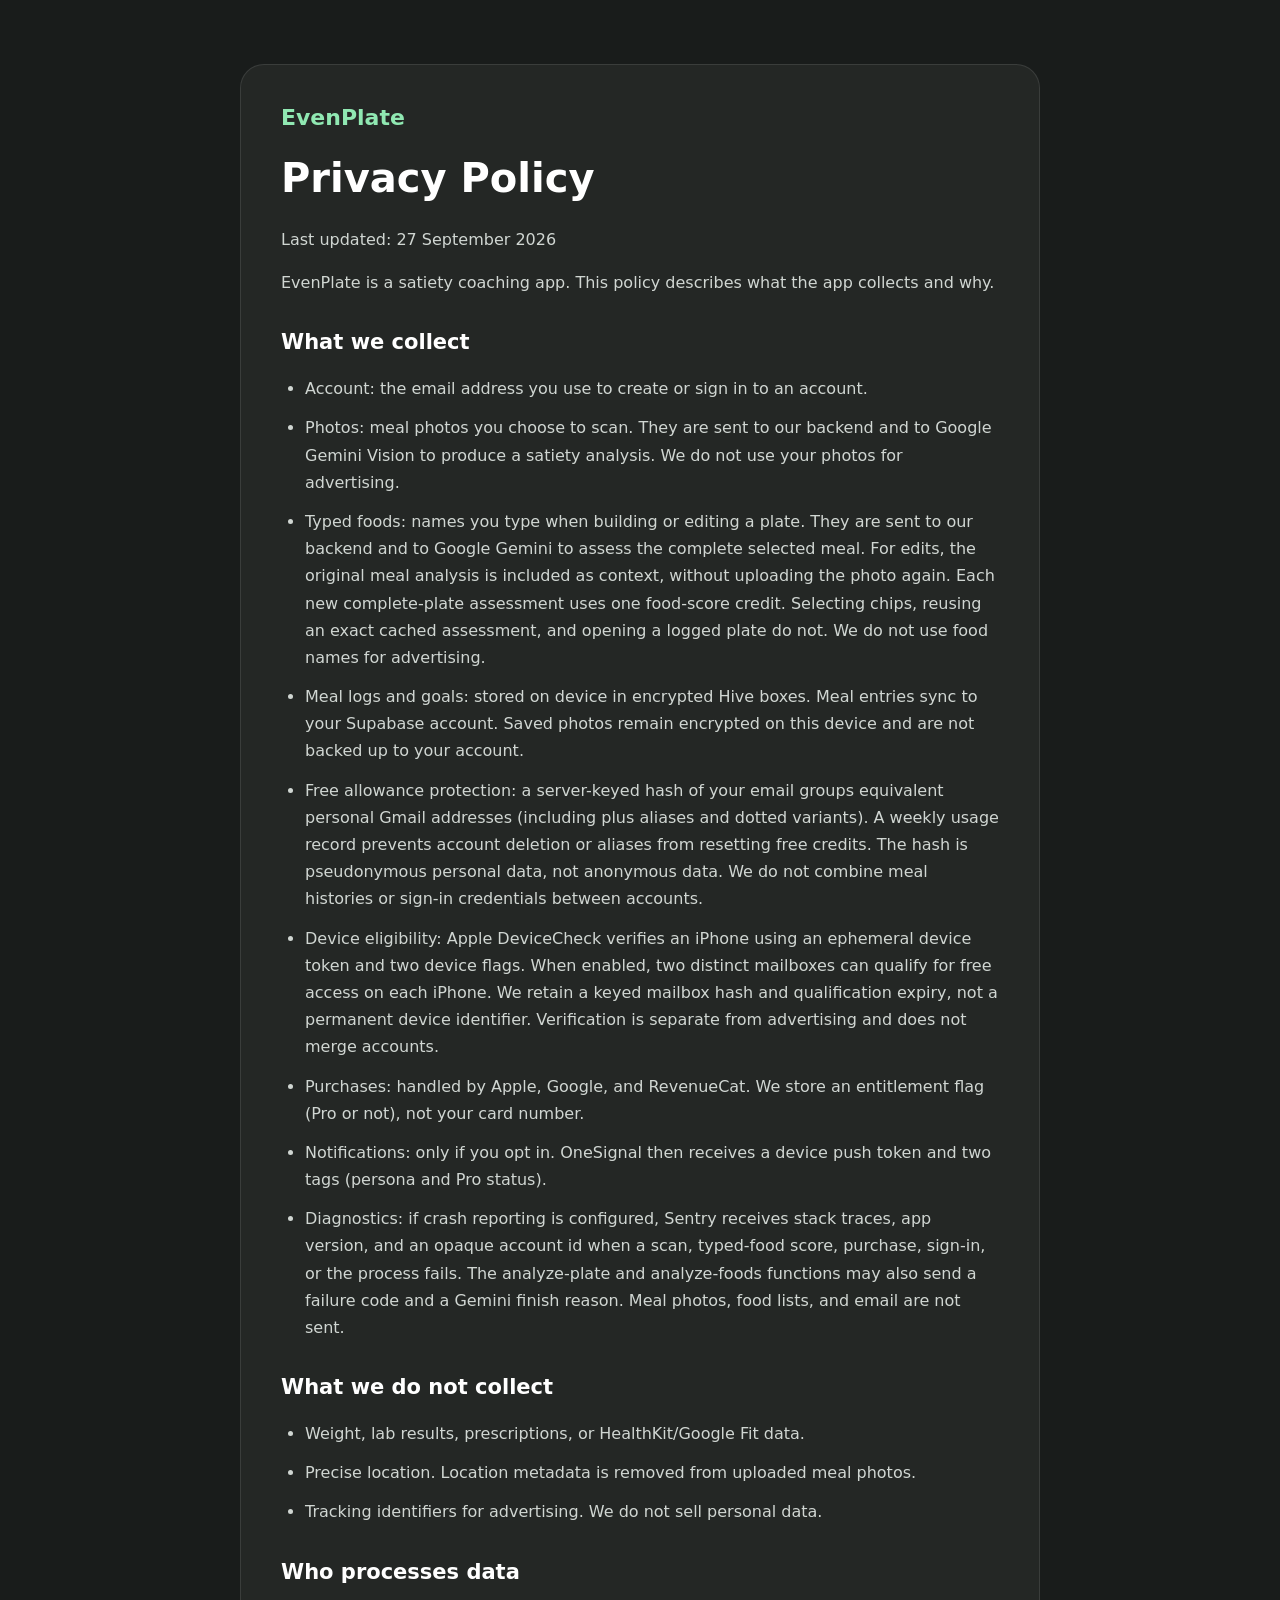
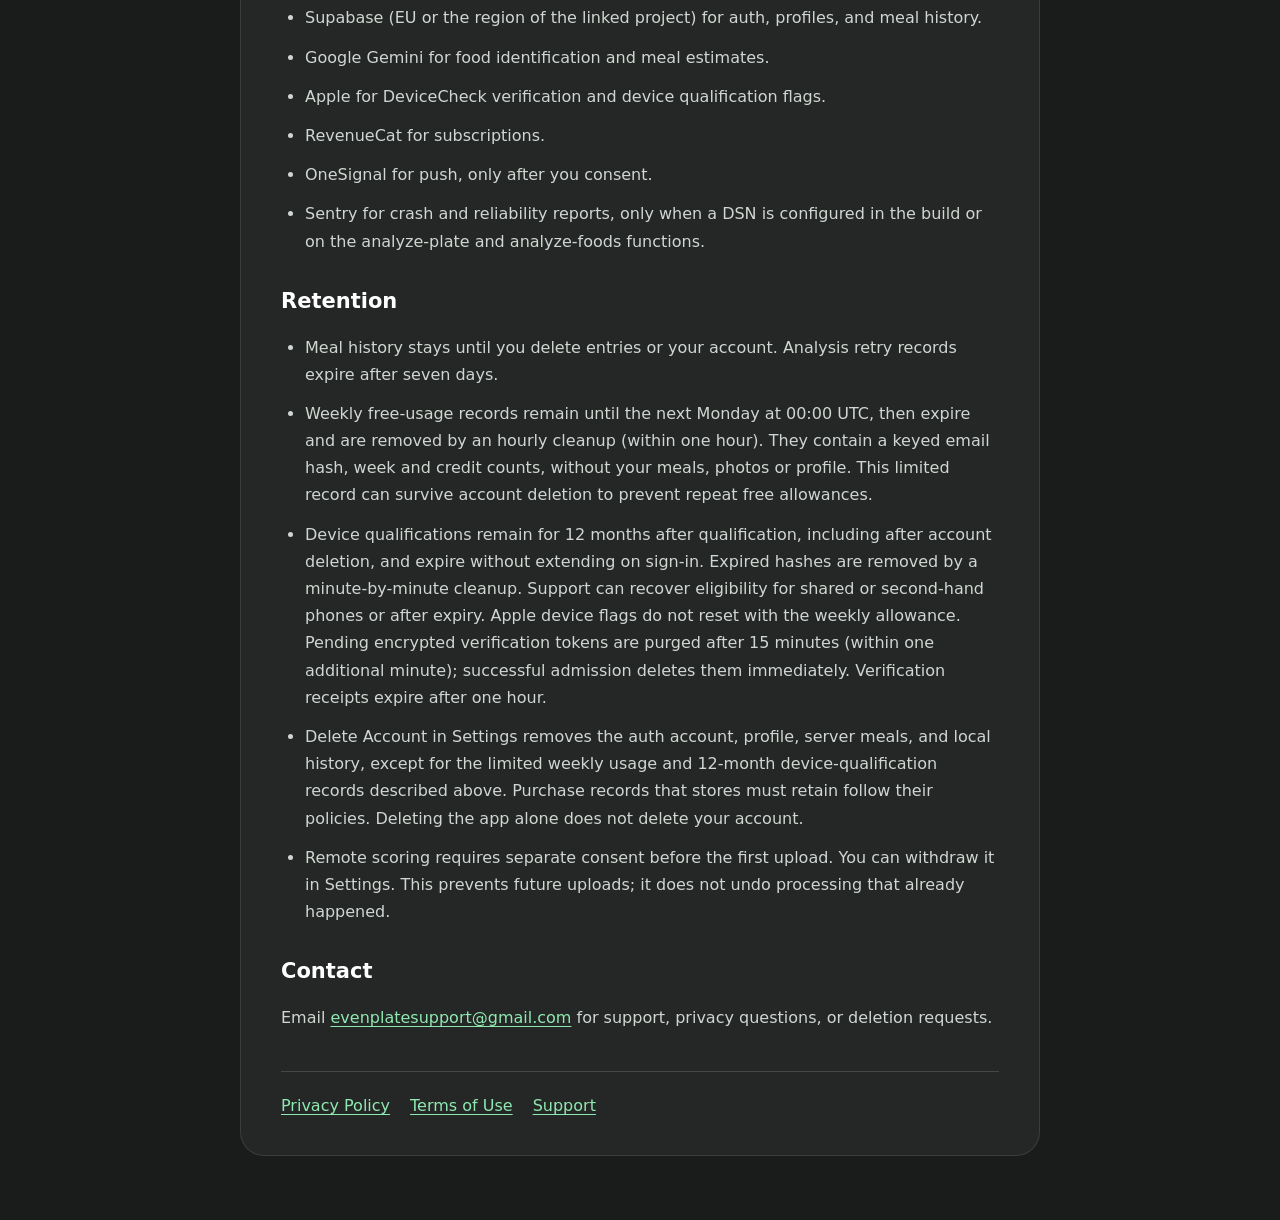
==== privacy/index.html @ fedadb5f "Add public privacy terms and support pages" ====
<!doctype html>
<html lang="en">
<head>
<meta charset="utf-8">
<meta name="viewport" content="width=device-width, initial-scale=1">
<meta name="description" content="EvenPlate privacy policy and contact information.">
<title>Privacy Policy | EvenPlate</title>
<link rel="canonical" href="https://evenplateapp.xyz/privacy/">
<link rel="stylesheet" href="/legal.css">
</head>
<body>
<main>
<a class="brand" href="/">EvenPlate</a>
<h1>Privacy Policy</h1>
<p>Last updated: 27 September 2026</p>
<p>EvenPlate is a satiety coaching app. This policy describes what the app collects and why.</p>
<h2>What we collect</h2>
<ul><li>Account: the email address you use to create or sign in to an account.</li><li>Photos: meal photos you choose to scan. They are sent to our backend and to Google Gemini Vision to produce a satiety analysis. We do not use your photos for advertising.</li><li>Typed foods: names you type when building or editing a plate. They are sent to our backend and to Google Gemini to assess the complete selected meal. For edits, the original meal analysis is included as context, without uploading the photo again. Each new complete-plate assessment uses one food-score credit. Selecting chips, reusing an exact cached assessment, and opening a logged plate do not. We do not use food names for advertising.</li><li>Meal logs and goals: stored on device in encrypted Hive boxes. Meal entries sync to your Supabase account. Saved photos remain encrypted on this device and are not backed up to your account.</li><li>Free allowance protection: a server-keyed hash of your email groups equivalent personal Gmail addresses (including plus aliases and dotted variants). A weekly usage record prevents account deletion or aliases from resetting free credits. The hash is pseudonymous personal data, not anonymous data. We do not combine meal histories or sign-in credentials between accounts.</li><li>Device eligibility: Apple DeviceCheck verifies an iPhone using an ephemeral device token and two device flags. When enabled, two distinct mailboxes can qualify for free access on each iPhone. We retain a keyed mailbox hash and qualification expiry, not a permanent device identifier. Verification is separate from advertising and does not merge accounts.</li><li>Purchases: handled by Apple, Google, and RevenueCat. We store an entitlement flag (Pro or not), not your card number.</li><li>Notifications: only if you opt in. OneSignal then receives a device push token and two tags (persona and Pro status).</li><li>Diagnostics: if crash reporting is configured, Sentry receives stack traces, app version, and an opaque account id when a scan, typed-food score, purchase, sign-in, or the process fails. The analyze-plate and analyze-foods functions may also send a failure code and a Gemini finish reason. Meal photos, food lists, and email are not sent.</li></ul>
<h2>What we do not collect</h2>
<ul><li>Weight, lab results, prescriptions, or HealthKit/Google Fit data.</li><li>Precise location. Location metadata is removed from uploaded meal photos.</li><li>Tracking identifiers for advertising. We do not sell personal data.</li></ul>
<h2>Who processes data</h2>
<ul><li>Supabase (EU or the region of the linked project) for auth, profiles, and meal history.</li><li>Google Gemini for food identification and meal estimates.</li><li>Apple for DeviceCheck verification and device qualification flags.</li><li>RevenueCat for subscriptions.</li><li>OneSignal for push, only after you consent.</li><li>Sentry for crash and reliability reports, only when a DSN is configured in the build or on the analyze-plate and analyze-foods functions.</li></ul>
<h2>Retention</h2>
<ul><li>Meal history stays until you delete entries or your account. Analysis retry records expire after seven days.</li><li>Weekly free-usage records remain until the next Monday at 00:00 UTC, then expire and are removed by an hourly cleanup (within one hour). They contain a keyed email hash, week and credit counts, without your meals, photos or profile. This limited record can survive account deletion to prevent repeat free allowances.</li><li>Device qualifications remain for 12 months after qualification, including after account deletion, and expire without extending on sign-in. Expired hashes are removed by a minute-by-minute cleanup. Support can recover eligibility for shared or second-hand phones or after expiry. Apple device flags do not reset with the weekly allowance. Pending encrypted verification tokens are purged after 15 minutes (within one additional minute); successful admission deletes them immediately. Verification receipts expire after one hour.</li><li>Delete Account in Settings removes the auth account, profile, server meals, and local history, except for the limited weekly usage and 12-month device-qualification records described above. Purchase records that stores must retain follow their policies. Deleting the app alone does not delete your account.</li><li>Remote scoring requires separate consent before the first upload. You can withdraw it in Settings. This prevents future uploads; it does not undo processing that already happened.</li></ul>
<h2>Contact</h2>
<p>Email <a href="mailto:evenplatesupport@gmail.com">evenplatesupport@gmail.com</a> for support, privacy questions, or deletion requests.</p>
<nav aria-label="Website"><a href="/privacy/">Privacy Policy</a><a href="/terms/">Terms of Use</a><a href="/support/">Support</a></nav>
</main>
</body>
</html>
---- legal.css ----
:root {
  font-family: system-ui, -apple-system, BlinkMacSystemFont, "Segoe UI", sans-serif;
  color: #ffffff;
  background: #191c1b;
  color-scheme: dark;
}
* { box-sizing: border-box; }
body { margin: 0; padding: 24px; }
main { max-width: 800px; margin: 40px auto; padding: 40px; background: #242725; border: 1px solid #ffffff1a; border-radius: 24px; }
a { color: #90e8b2; text-underline-offset: 3px; overflow-wrap: anywhere; }
a:hover { color: #ffffff; }
.brand { font-size: 22px; font-weight: 750; text-decoration: none; }
h1 { font-size: clamp(28px, 5vw, 40px); line-height: 1.2; margin: 24px 0; }
h2 { font-size: 21px; line-height: 1.4; margin-top: 32px; }
p, li { color: #d0d6d2; line-height: 1.7; }
li { margin-bottom: 12px; }
ul { padding-left: 24px; }
nav { display: flex; flex-wrap: wrap; gap: 20px; margin-top: 40px; padding-top: 24px; border-top: 1px solid #ffffff26; }
:focus-visible { outline: 3px solid #73d197; outline-offset: 4px; }
@media (max-width: 520px) {
  body { padding: 12px; }
  main { margin: 12px auto; padding: 24px; }
}
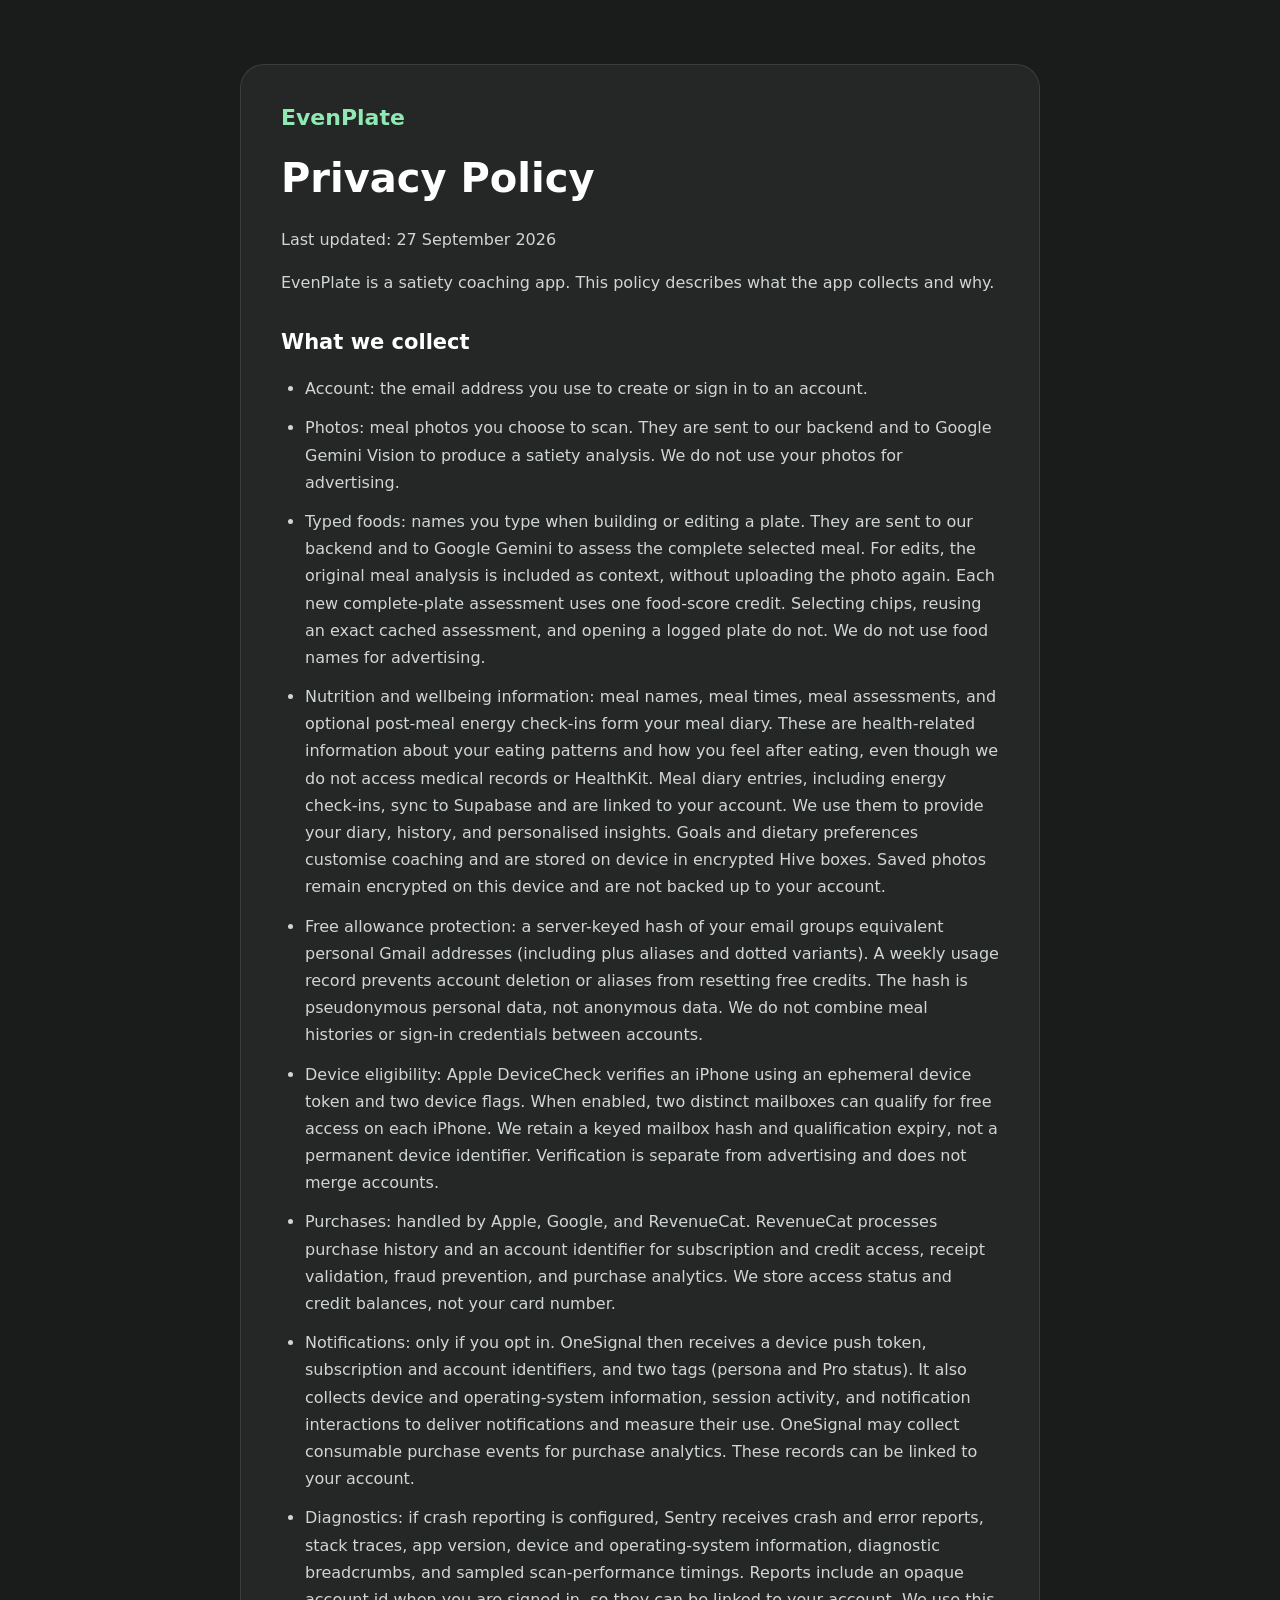
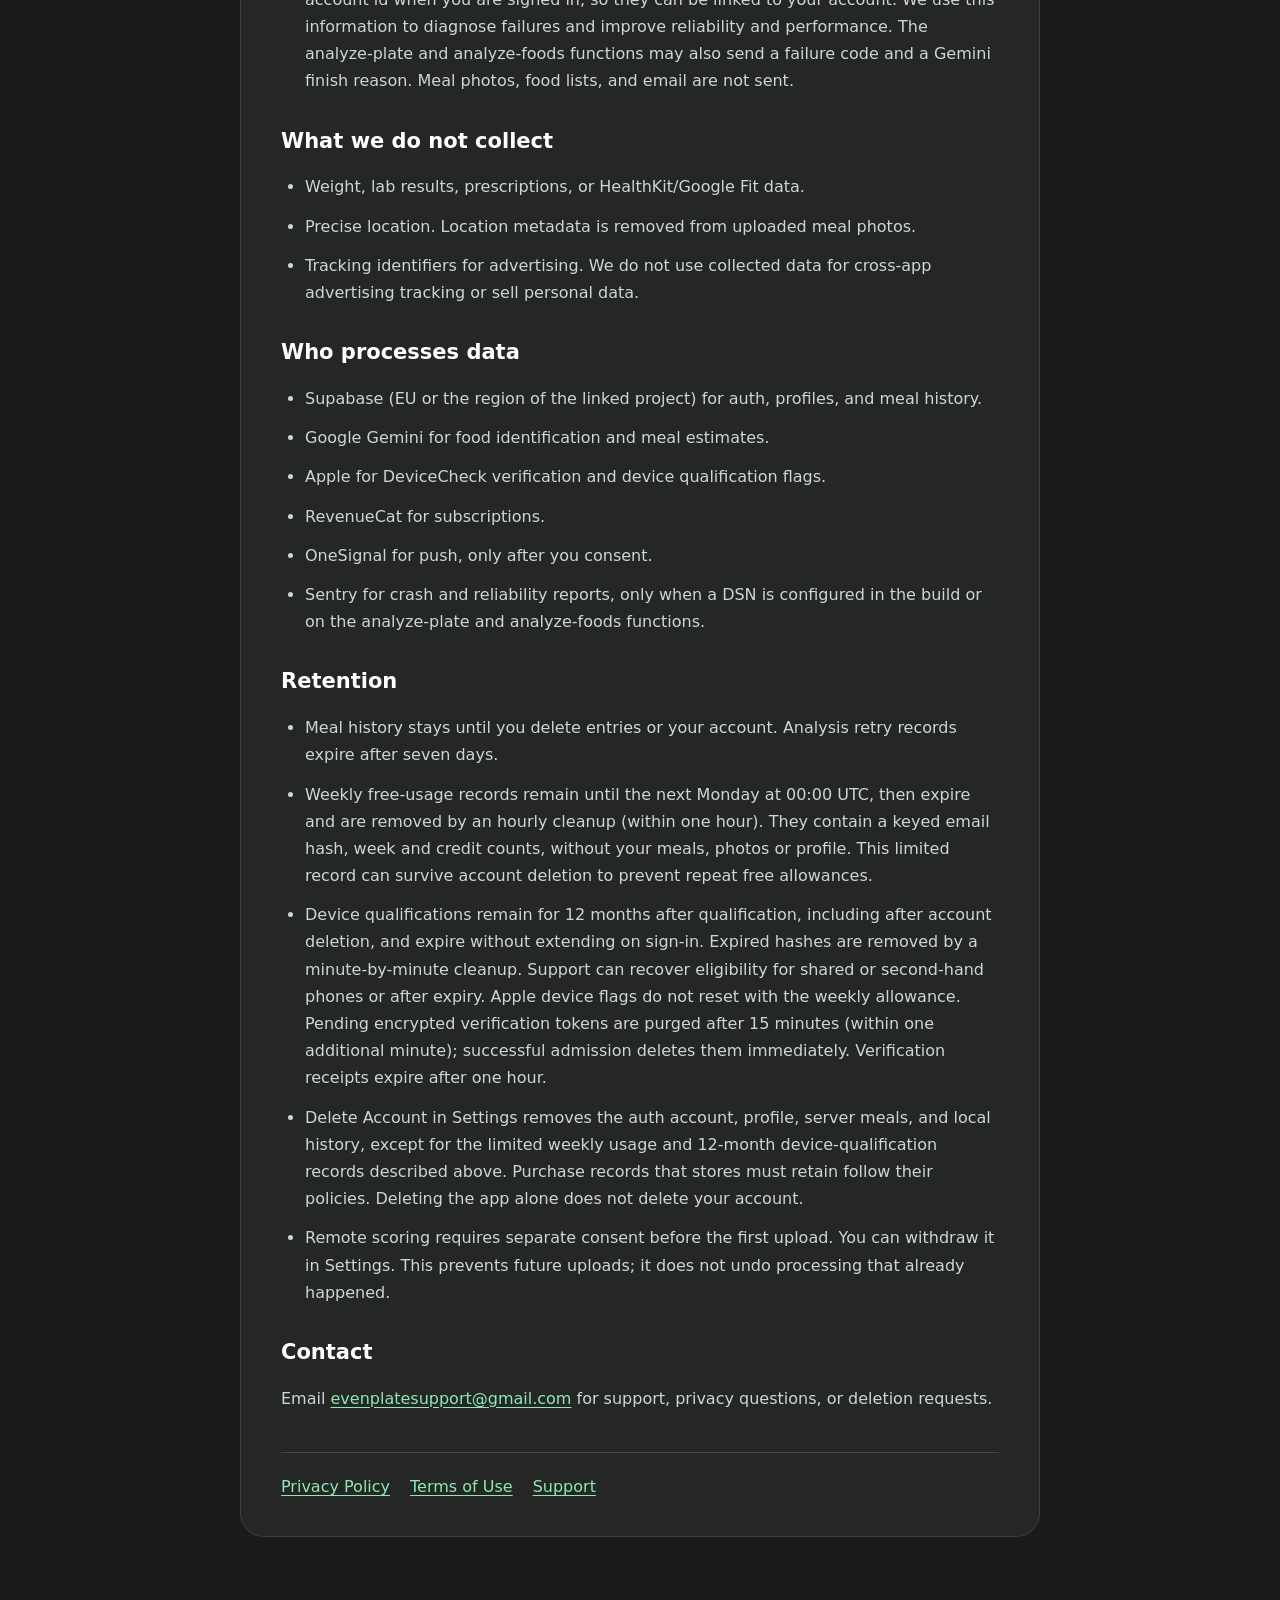
==== commit 6d2ab8ad: "Clarify nutrition wellbeing and SDK privacy disclosures" ====
--- a/privacy/index.html
+++ b/privacy/index.html
@@ -15,9 +15,9 @@
 <p>Last updated: 27 September 2026</p>
 <p>EvenPlate is a satiety coaching app. This policy describes what the app collects and why.</p>
 <h2>What we collect</h2>
-<ul><li>Account: the email address you use to create or sign in to an account.</li><li>Photos: meal photos you choose to scan. They are sent to our backend and to Google Gemini Vision to produce a satiety analysis. We do not use your photos for advertising.</li><li>Typed foods: names you type when building or editing a plate. They are sent to our backend and to Google Gemini to assess the complete selected meal. For edits, the original meal analysis is included as context, without uploading the photo again. Each new complete-plate assessment uses one food-score credit. Selecting chips, reusing an exact cached assessment, and opening a logged plate do not. We do not use food names for advertising.</li><li>Meal logs and goals: stored on device in encrypted Hive boxes. Meal entries sync to your Supabase account. Saved photos remain encrypted on this device and are not backed up to your account.</li><li>Free allowance protection: a server-keyed hash of your email groups equivalent personal Gmail addresses (including plus aliases and dotted variants). A weekly usage record prevents account deletion or aliases from resetting free credits. The hash is pseudonymous personal data, not anonymous data. We do not combine meal histories or sign-in credentials between accounts.</li><li>Device eligibility: Apple DeviceCheck verifies an iPhone using an ephemeral device token and two device flags. When enabled, two distinct mailboxes can qualify for free access on each iPhone. We retain a keyed mailbox hash and qualification expiry, not a permanent device identifier. Verification is separate from advertising and does not merge accounts.</li><li>Purchases: handled by Apple, Google, and RevenueCat. We store an entitlement flag (Pro or not), not your card number.</li><li>Notifications: only if you opt in. OneSignal then receives a device push token and two tags (persona and Pro status).</li><li>Diagnostics: if crash reporting is configured, Sentry receives stack traces, app version, and an opaque account id when a scan, typed-food score, purchase, sign-in, or the process fails. The analyze-plate and analyze-foods functions may also send a failure code and a Gemini finish reason. Meal photos, food lists, and email are not sent.</li></ul>
+<ul><li>Account: the email address you use to create or sign in to an account.</li><li>Photos: meal photos you choose to scan. They are sent to our backend and to Google Gemini Vision to produce a satiety analysis. We do not use your photos for advertising.</li><li>Typed foods: names you type when building or editing a plate. They are sent to our backend and to Google Gemini to assess the complete selected meal. For edits, the original meal analysis is included as context, without uploading the photo again. Each new complete-plate assessment uses one food-score credit. Selecting chips, reusing an exact cached assessment, and opening a logged plate do not. We do not use food names for advertising.</li><li>Nutrition and wellbeing information: meal names, meal times, meal assessments, and optional post-meal energy check-ins form your meal diary. These are health-related information about your eating patterns and how you feel after eating, even though we do not access medical records or HealthKit. Meal diary entries, including energy check-ins, sync to Supabase and are linked to your account. We use them to provide your diary, history, and personalised insights. Goals and dietary preferences customise coaching and are stored on device in encrypted Hive boxes. Saved photos remain encrypted on this device and are not backed up to your account.</li><li>Free allowance protection: a server-keyed hash of your email groups equivalent personal Gmail addresses (including plus aliases and dotted variants). A weekly usage record prevents account deletion or aliases from resetting free credits. The hash is pseudonymous personal data, not anonymous data. We do not combine meal histories or sign-in credentials between accounts.</li><li>Device eligibility: Apple DeviceCheck verifies an iPhone using an ephemeral device token and two device flags. When enabled, two distinct mailboxes can qualify for free access on each iPhone. We retain a keyed mailbox hash and qualification expiry, not a permanent device identifier. Verification is separate from advertising and does not merge accounts.</li><li>Purchases: handled by Apple, Google, and RevenueCat. RevenueCat processes purchase history and an account identifier for subscription and credit access, receipt validation, fraud prevention, and purchase analytics. We store access status and credit balances, not your card number.</li><li>Notifications: only if you opt in. OneSignal then receives a device push token, subscription and account identifiers, and two tags (persona and Pro status). It also collects device and operating-system information, session activity, and notification interactions to deliver notifications and measure their use. OneSignal may collect consumable purchase events for purchase analytics. These records can be linked to your account.</li><li>Diagnostics: if crash reporting is configured, Sentry receives crash and error reports, stack traces, app version, device and operating-system information, diagnostic breadcrumbs, and sampled scan-performance timings. Reports include an opaque account id when you are signed in, so they can be linked to your account. We use this information to diagnose failures and improve reliability and performance. The analyze-plate and analyze-foods functions may also send a failure code and a Gemini finish reason. Meal photos, food lists, and email are not sent.</li></ul>
 <h2>What we do not collect</h2>
-<ul><li>Weight, lab results, prescriptions, or HealthKit/Google Fit data.</li><li>Precise location. Location metadata is removed from uploaded meal photos.</li><li>Tracking identifiers for advertising. We do not sell personal data.</li></ul>
+<ul><li>Weight, lab results, prescriptions, or HealthKit/Google Fit data.</li><li>Precise location. Location metadata is removed from uploaded meal photos.</li><li>Tracking identifiers for advertising. We do not use collected data for cross-app advertising tracking or sell personal data.</li></ul>
 <h2>Who processes data</h2>
 <ul><li>Supabase (EU or the region of the linked project) for auth, profiles, and meal history.</li><li>Google Gemini for food identification and meal estimates.</li><li>Apple for DeviceCheck verification and device qualification flags.</li><li>RevenueCat for subscriptions.</li><li>OneSignal for push, only after you consent.</li><li>Sentry for crash and reliability reports, only when a DSN is configured in the build or on the analyze-plate and analyze-foods functions.</li></ul>
 <h2>Retention</h2>
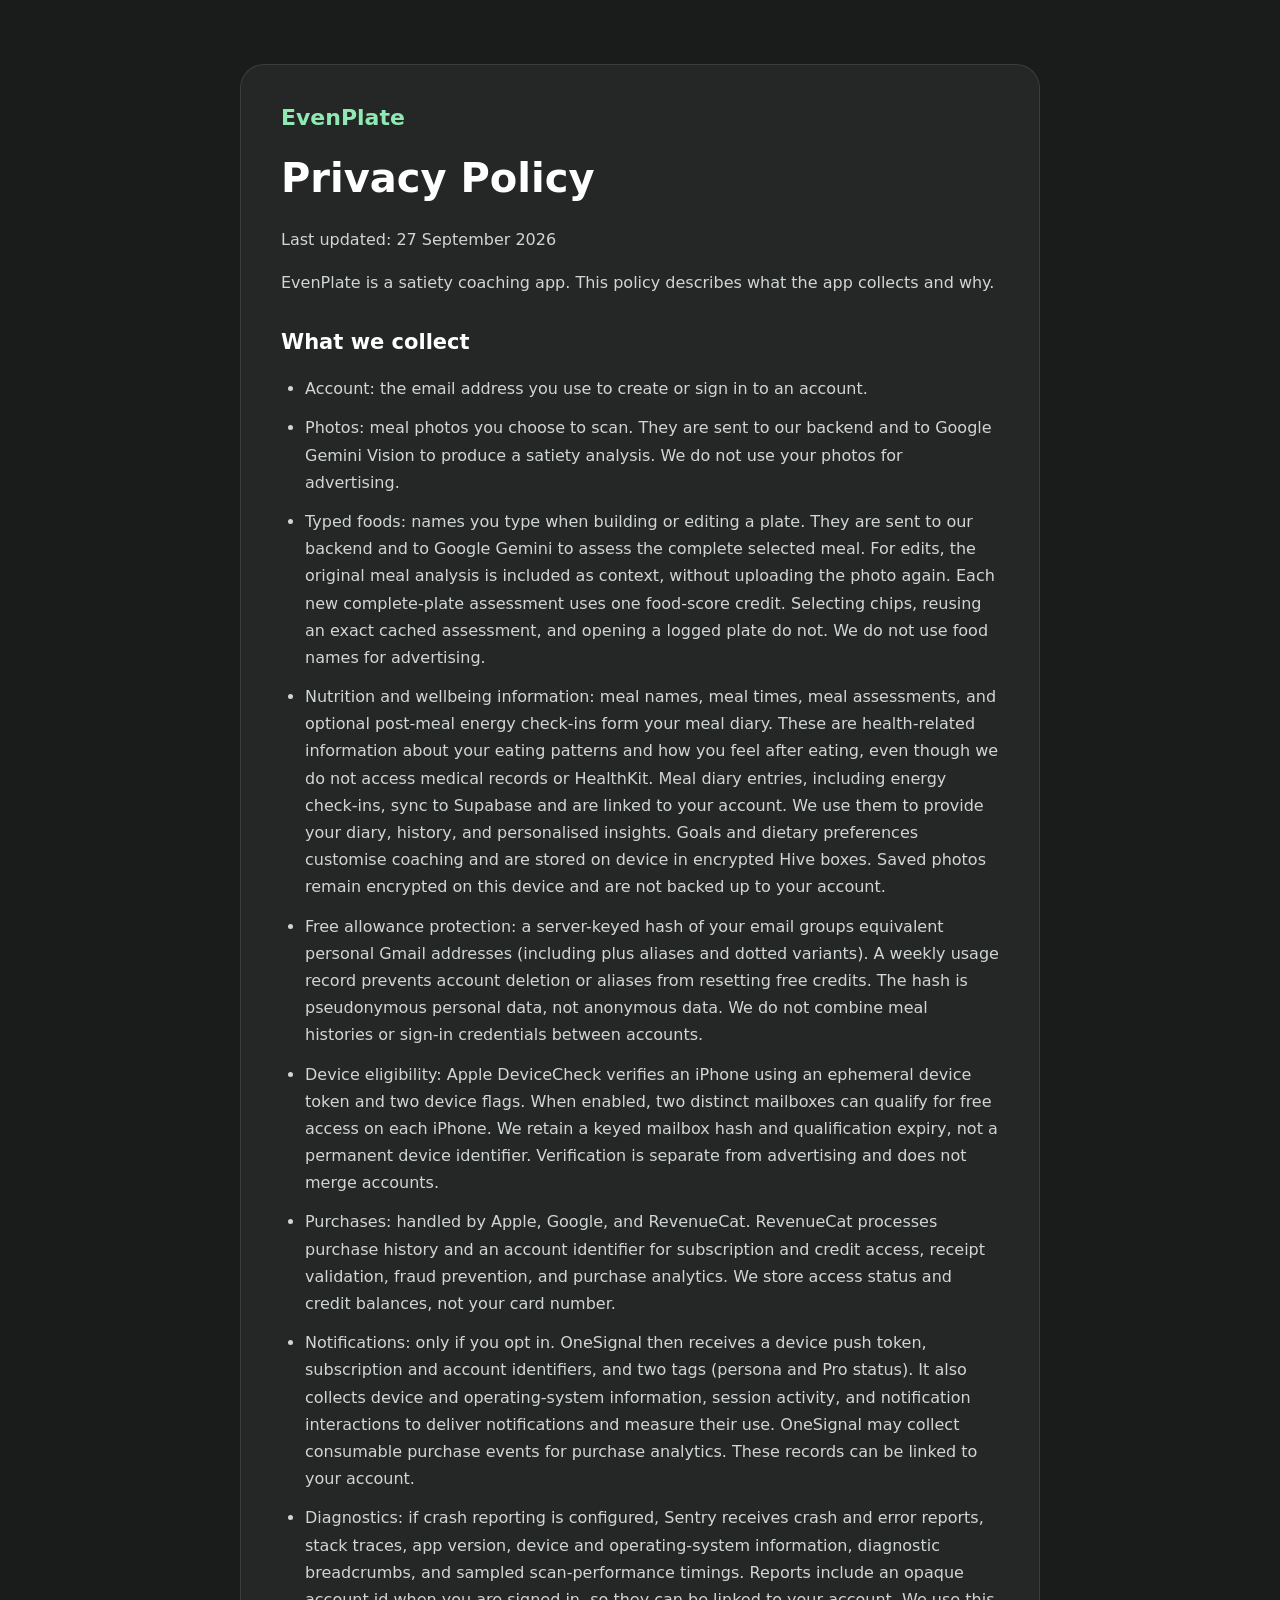
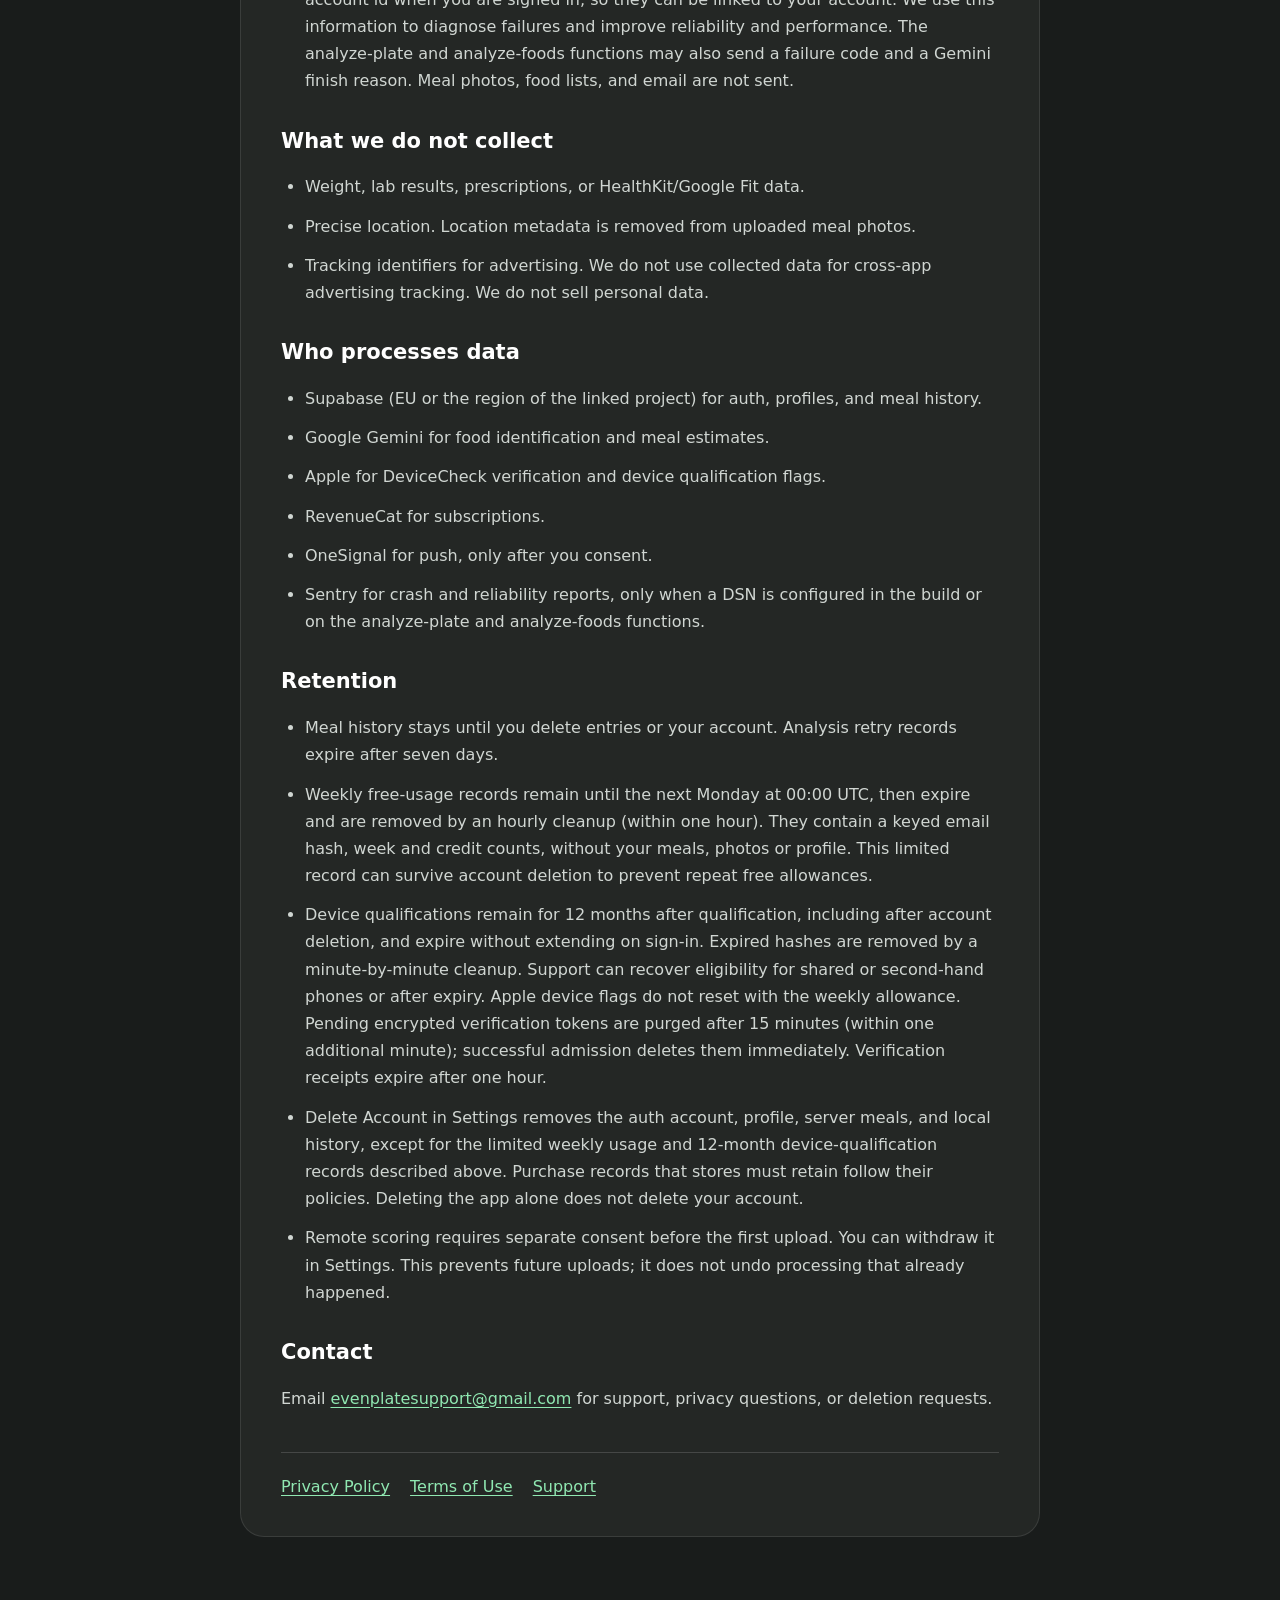
==== commit 1b2dd9fe: "Keep explicit personal data sale disclosure" ====
--- a/privacy/index.html
+++ b/privacy/index.html
@@ -17,7 +17,7 @@
 <h2>What we collect</h2>
 <ul><li>Account: the email address you use to create or sign in to an account.</li><li>Photos: meal photos you choose to scan. They are sent to our backend and to Google Gemini Vision to produce a satiety analysis. We do not use your photos for advertising.</li><li>Typed foods: names you type when building or editing a plate. They are sent to our backend and to Google Gemini to assess the complete selected meal. For edits, the original meal analysis is included as context, without uploading the photo again. Each new complete-plate assessment uses one food-score credit. Selecting chips, reusing an exact cached assessment, and opening a logged plate do not. We do not use food names for advertising.</li><li>Nutrition and wellbeing information: meal names, meal times, meal assessments, and optional post-meal energy check-ins form your meal diary. These are health-related information about your eating patterns and how you feel after eating, even though we do not access medical records or HealthKit. Meal diary entries, including energy check-ins, sync to Supabase and are linked to your account. We use them to provide your diary, history, and personalised insights. Goals and dietary preferences customise coaching and are stored on device in encrypted Hive boxes. Saved photos remain encrypted on this device and are not backed up to your account.</li><li>Free allowance protection: a server-keyed hash of your email groups equivalent personal Gmail addresses (including plus aliases and dotted variants). A weekly usage record prevents account deletion or aliases from resetting free credits. The hash is pseudonymous personal data, not anonymous data. We do not combine meal histories or sign-in credentials between accounts.</li><li>Device eligibility: Apple DeviceCheck verifies an iPhone using an ephemeral device token and two device flags. When enabled, two distinct mailboxes can qualify for free access on each iPhone. We retain a keyed mailbox hash and qualification expiry, not a permanent device identifier. Verification is separate from advertising and does not merge accounts.</li><li>Purchases: handled by Apple, Google, and RevenueCat. RevenueCat processes purchase history and an account identifier for subscription and credit access, receipt validation, fraud prevention, and purchase analytics. We store access status and credit balances, not your card number.</li><li>Notifications: only if you opt in. OneSignal then receives a device push token, subscription and account identifiers, and two tags (persona and Pro status). It also collects device and operating-system information, session activity, and notification interactions to deliver notifications and measure their use. OneSignal may collect consumable purchase events for purchase analytics. These records can be linked to your account.</li><li>Diagnostics: if crash reporting is configured, Sentry receives crash and error reports, stack traces, app version, device and operating-system information, diagnostic breadcrumbs, and sampled scan-performance timings. Reports include an opaque account id when you are signed in, so they can be linked to your account. We use this information to diagnose failures and improve reliability and performance. The analyze-plate and analyze-foods functions may also send a failure code and a Gemini finish reason. Meal photos, food lists, and email are not sent.</li></ul>
 <h2>What we do not collect</h2>
-<ul><li>Weight, lab results, prescriptions, or HealthKit/Google Fit data.</li><li>Precise location. Location metadata is removed from uploaded meal photos.</li><li>Tracking identifiers for advertising. We do not use collected data for cross-app advertising tracking or sell personal data.</li></ul>
+<ul><li>Weight, lab results, prescriptions, or HealthKit/Google Fit data.</li><li>Precise location. Location metadata is removed from uploaded meal photos.</li><li>Tracking identifiers for advertising. We do not use collected data for cross-app advertising tracking. We do not sell personal data.</li></ul>
 <h2>Who processes data</h2>
 <ul><li>Supabase (EU or the region of the linked project) for auth, profiles, and meal history.</li><li>Google Gemini for food identification and meal estimates.</li><li>Apple for DeviceCheck verification and device qualification flags.</li><li>RevenueCat for subscriptions.</li><li>OneSignal for push, only after you consent.</li><li>Sentry for crash and reliability reports, only when a DSN is configured in the build or on the analyze-plate and analyze-foods functions.</li></ul>
 <h2>Retention</h2>
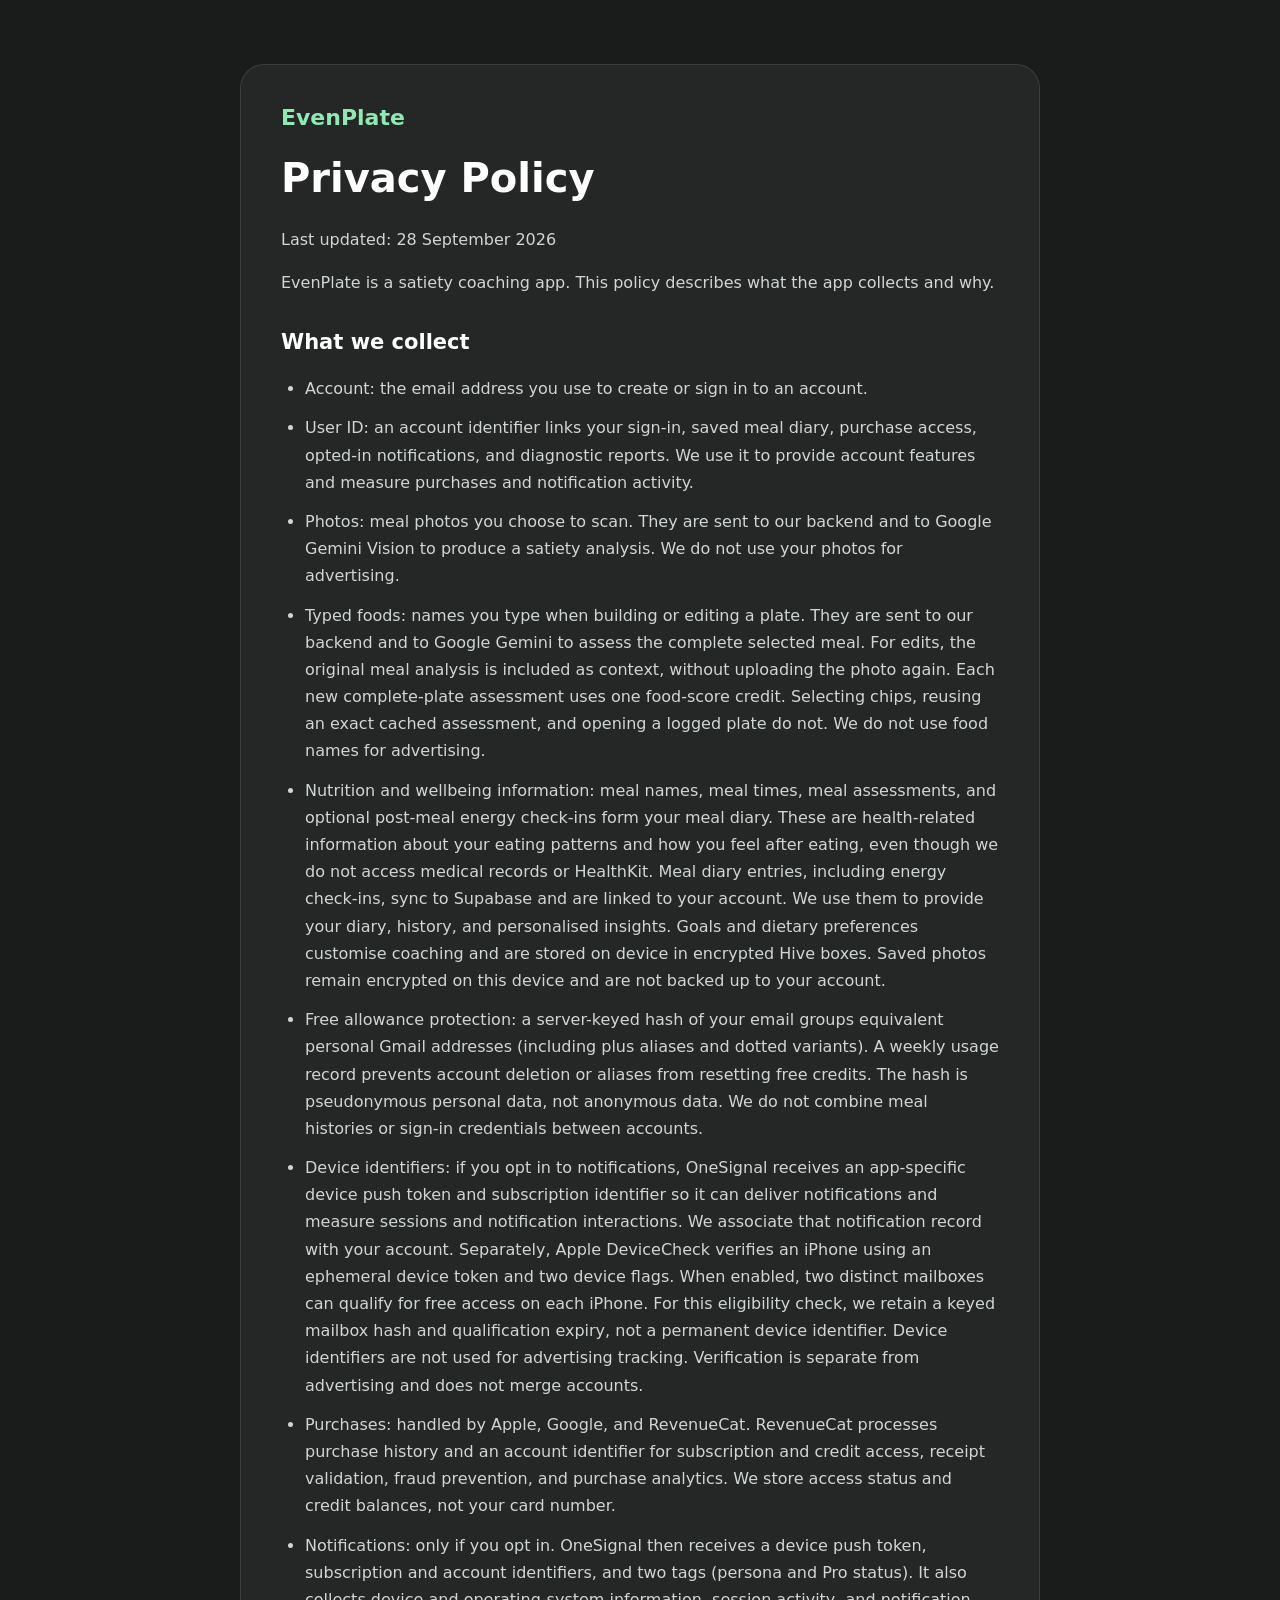
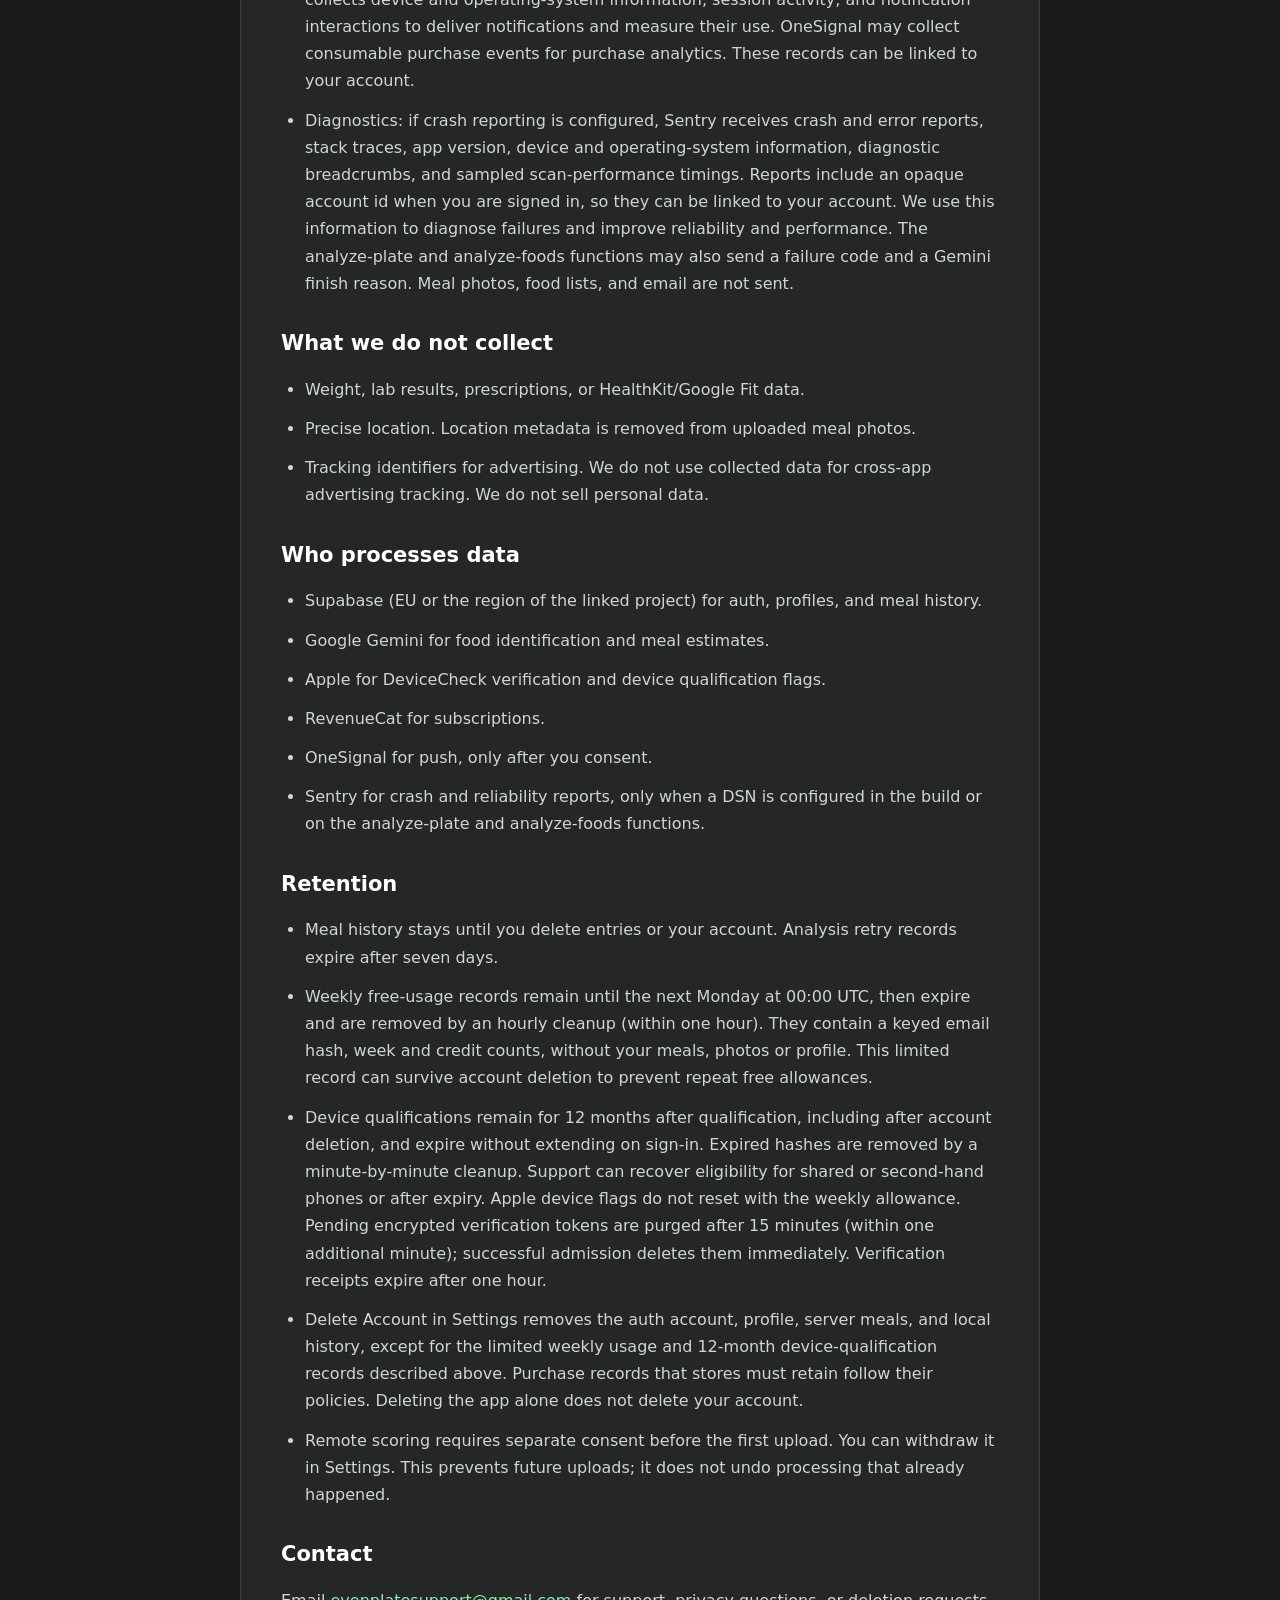
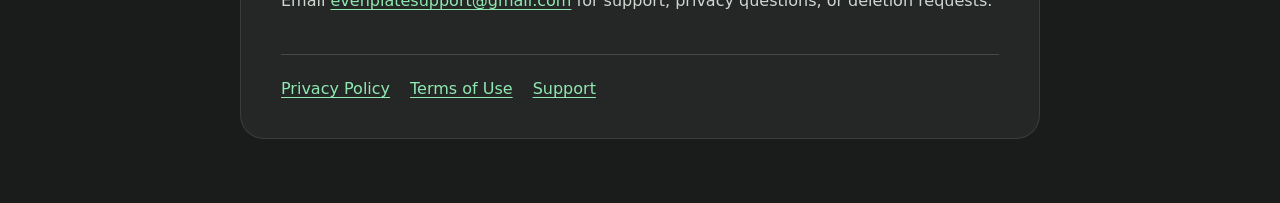
==== commit 07cb0416: "Clarify identifiers in public privacy policy" ====
--- a/privacy/index.html
+++ b/privacy/index.html
@@ -12,10 +12,10 @@
 <main>
 <a class="brand" href="/">EvenPlate</a>
 <h1>Privacy Policy</h1>
-<p>Last updated: 27 September 2026</p>
+<p>Last updated: 28 September 2026</p>
 <p>EvenPlate is a satiety coaching app. This policy describes what the app collects and why.</p>
 <h2>What we collect</h2>
-<ul><li>Account: the email address you use to create or sign in to an account.</li><li>Photos: meal photos you choose to scan. They are sent to our backend and to Google Gemini Vision to produce a satiety analysis. We do not use your photos for advertising.</li><li>Typed foods: names you type when building or editing a plate. They are sent to our backend and to Google Gemini to assess the complete selected meal. For edits, the original meal analysis is included as context, without uploading the photo again. Each new complete-plate assessment uses one food-score credit. Selecting chips, reusing an exact cached assessment, and opening a logged plate do not. We do not use food names for advertising.</li><li>Nutrition and wellbeing information: meal names, meal times, meal assessments, and optional post-meal energy check-ins form your meal diary. These are health-related information about your eating patterns and how you feel after eating, even though we do not access medical records or HealthKit. Meal diary entries, including energy check-ins, sync to Supabase and are linked to your account. We use them to provide your diary, history, and personalised insights. Goals and dietary preferences customise coaching and are stored on device in encrypted Hive boxes. Saved photos remain encrypted on this device and are not backed up to your account.</li><li>Free allowance protection: a server-keyed hash of your email groups equivalent personal Gmail addresses (including plus aliases and dotted variants). A weekly usage record prevents account deletion or aliases from resetting free credits. The hash is pseudonymous personal data, not anonymous data. We do not combine meal histories or sign-in credentials between accounts.</li><li>Device eligibility: Apple DeviceCheck verifies an iPhone using an ephemeral device token and two device flags. When enabled, two distinct mailboxes can qualify for free access on each iPhone. We retain a keyed mailbox hash and qualification expiry, not a permanent device identifier. Verification is separate from advertising and does not merge accounts.</li><li>Purchases: handled by Apple, Google, and RevenueCat. RevenueCat processes purchase history and an account identifier for subscription and credit access, receipt validation, fraud prevention, and purchase analytics. We store access status and credit balances, not your card number.</li><li>Notifications: only if you opt in. OneSignal then receives a device push token, subscription and account identifiers, and two tags (persona and Pro status). It also collects device and operating-system information, session activity, and notification interactions to deliver notifications and measure their use. OneSignal may collect consumable purchase events for purchase analytics. These records can be linked to your account.</li><li>Diagnostics: if crash reporting is configured, Sentry receives crash and error reports, stack traces, app version, device and operating-system information, diagnostic breadcrumbs, and sampled scan-performance timings. Reports include an opaque account id when you are signed in, so they can be linked to your account. We use this information to diagnose failures and improve reliability and performance. The analyze-plate and analyze-foods functions may also send a failure code and a Gemini finish reason. Meal photos, food lists, and email are not sent.</li></ul>
+<ul><li>Account: the email address you use to create or sign in to an account.</li><li>User ID: an account identifier links your sign-in, saved meal diary, purchase access, opted-in notifications, and diagnostic reports. We use it to provide account features and measure purchases and notification activity.</li><li>Photos: meal photos you choose to scan. They are sent to our backend and to Google Gemini Vision to produce a satiety analysis. We do not use your photos for advertising.</li><li>Typed foods: names you type when building or editing a plate. They are sent to our backend and to Google Gemini to assess the complete selected meal. For edits, the original meal analysis is included as context, without uploading the photo again. Each new complete-plate assessment uses one food-score credit. Selecting chips, reusing an exact cached assessment, and opening a logged plate do not. We do not use food names for advertising.</li><li>Nutrition and wellbeing information: meal names, meal times, meal assessments, and optional post-meal energy check-ins form your meal diary. These are health-related information about your eating patterns and how you feel after eating, even though we do not access medical records or HealthKit. Meal diary entries, including energy check-ins, sync to Supabase and are linked to your account. We use them to provide your diary, history, and personalised insights. Goals and dietary preferences customise coaching and are stored on device in encrypted Hive boxes. Saved photos remain encrypted on this device and are not backed up to your account.</li><li>Free allowance protection: a server-keyed hash of your email groups equivalent personal Gmail addresses (including plus aliases and dotted variants). A weekly usage record prevents account deletion or aliases from resetting free credits. The hash is pseudonymous personal data, not anonymous data. We do not combine meal histories or sign-in credentials between accounts.</li><li>Device identifiers: if you opt in to notifications, OneSignal receives an app-specific device push token and subscription identifier so it can deliver notifications and measure sessions and notification interactions. We associate that notification record with your account. Separately, Apple DeviceCheck verifies an iPhone using an ephemeral device token and two device flags. When enabled, two distinct mailboxes can qualify for free access on each iPhone. For this eligibility check, we retain a keyed mailbox hash and qualification expiry, not a permanent device identifier. Device identifiers are not used for advertising tracking. Verification is separate from advertising and does not merge accounts.</li><li>Purchases: handled by Apple, Google, and RevenueCat. RevenueCat processes purchase history and an account identifier for subscription and credit access, receipt validation, fraud prevention, and purchase analytics. We store access status and credit balances, not your card number.</li><li>Notifications: only if you opt in. OneSignal then receives a device push token, subscription and account identifiers, and two tags (persona and Pro status). It also collects device and operating-system information, session activity, and notification interactions to deliver notifications and measure their use. OneSignal may collect consumable purchase events for purchase analytics. These records can be linked to your account.</li><li>Diagnostics: if crash reporting is configured, Sentry receives crash and error reports, stack traces, app version, device and operating-system information, diagnostic breadcrumbs, and sampled scan-performance timings. Reports include an opaque account id when you are signed in, so they can be linked to your account. We use this information to diagnose failures and improve reliability and performance. The analyze-plate and analyze-foods functions may also send a failure code and a Gemini finish reason. Meal photos, food lists, and email are not sent.</li></ul>
 <h2>What we do not collect</h2>
 <ul><li>Weight, lab results, prescriptions, or HealthKit/Google Fit data.</li><li>Precise location. Location metadata is removed from uploaded meal photos.</li><li>Tracking identifiers for advertising. We do not use collected data for cross-app advertising tracking. We do not sell personal data.</li></ul>
 <h2>Who processes data</h2>
